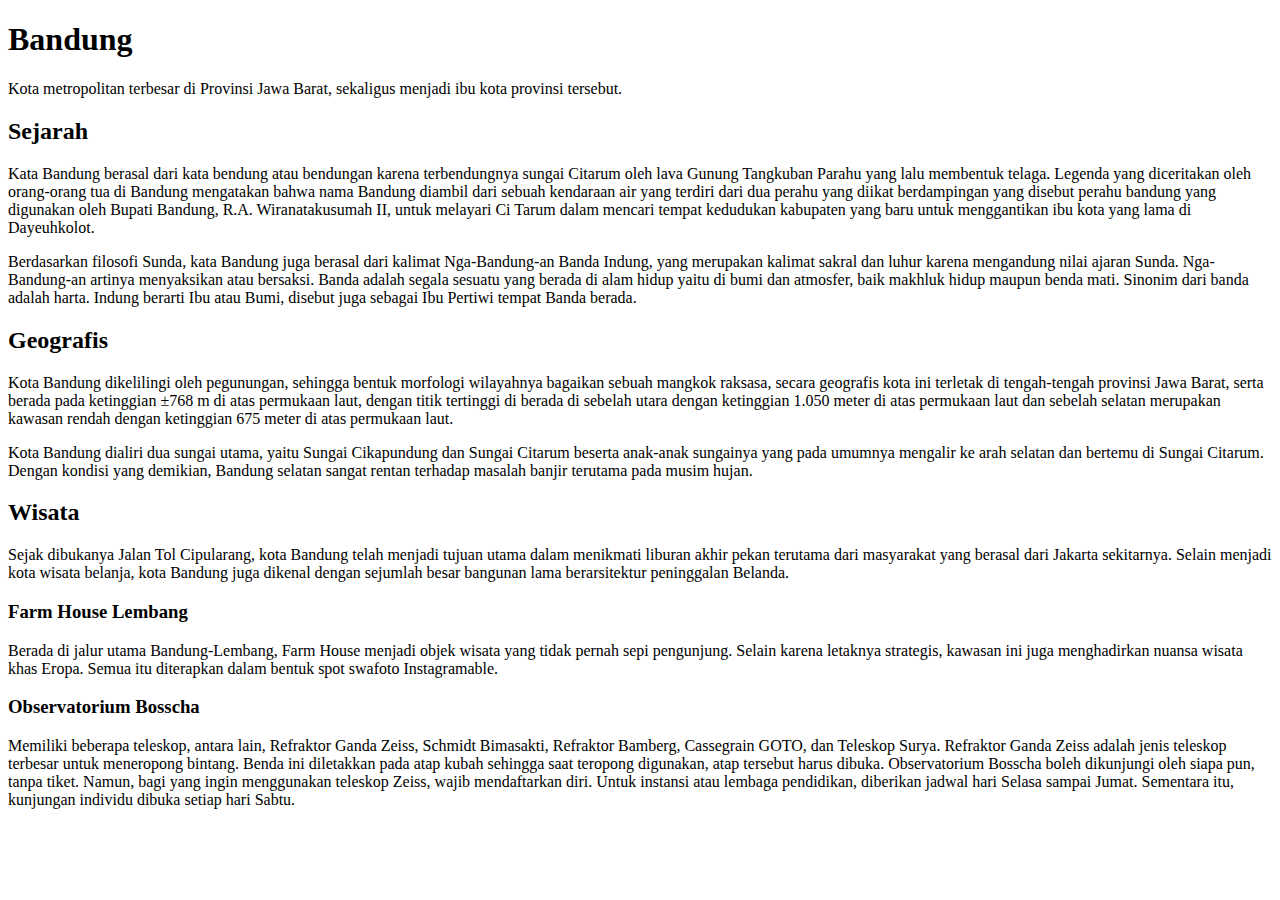
==== index.html @ a94c1510 "give a basic structure on index.html" ====
<!DOCTYPE html>
<html>
	<head>
	</head>
	<body>
		<h1>Bandung</h1>
		<p> Kota metropolitan terbesar di Provinsi Jawa Barat, sekaligus menjadi ibu kota provinsi tersebut.</p>
		     
		     
		<h2>Sejarah</h2>
		<p>Kata Bandung berasal dari kata bendung atau bendungan karena terbendungnya sungai Citarum oleh lava Gunung Tangkuban Parahu yang lalu membentuk telaga. Legenda yang diceritakan oleh orang-orang tua di Bandung mengatakan bahwa nama Bandung diambil dari sebuah kendaraan air yang terdiri dari dua perahu yang diikat berdampingan yang disebut perahu bandung yang digunakan oleh Bupati Bandung, R.A. Wiranatakusumah II, untuk melayari Ci Tarum dalam mencari tempat kedudukan kabupaten yang baru untuk menggantikan ibu kota yang lama di Dayeuhkolot.</p>
		     
		     
		<p>Berdasarkan filosofi Sunda, kata Bandung juga berasal dari kalimat Nga-Bandung-an Banda Indung, yang merupakan kalimat sakral dan luhur karena mengandung nilai ajaran Sunda. Nga-Bandung-an artinya menyaksikan atau bersaksi. Banda adalah segala sesuatu yang berada di alam hidup yaitu di bumi dan atmosfer, baik makhluk hidup maupun benda mati. Sinonim dari banda adalah harta. Indung berarti Ibu atau Bumi, disebut juga sebagai Ibu Pertiwi tempat Banda berada.</p>
		     
		     
		<h2>Geografis</h2>
		<p>Kota Bandung dikelilingi oleh pegunungan, sehingga bentuk morfologi wilayahnya bagaikan sebuah mangkok raksasa, secara geografis kota ini terletak di tengah-tengah provinsi Jawa Barat, serta berada pada ketinggian ±768 m di atas permukaan laut, dengan titik tertinggi di berada di sebelah utara dengan ketinggian 1.050 meter di atas permukaan laut dan sebelah selatan merupakan kawasan rendah dengan ketinggian 675 meter di atas permukaan laut.</p>
		     
		     
		<p>Kota Bandung dialiri dua sungai utama, yaitu Sungai Cikapundung dan Sungai Citarum beserta anak-anak sungainya yang pada umumnya mengalir ke arah selatan dan bertemu di Sungai Citarum. Dengan kondisi yang demikian, Bandung selatan sangat rentan terhadap masalah banjir terutama pada musim hujan.</p>
		     
		     
		<h2>Wisata</h2>
		<p>Sejak dibukanya Jalan Tol Cipularang, kota Bandung telah menjadi tujuan utama dalam menikmati liburan akhir pekan terutama dari masyarakat yang berasal dari Jakarta sekitarnya. Selain menjadi kota wisata belanja, kota Bandung juga dikenal dengan sejumlah besar bangunan lama berarsitektur peninggalan Belanda.</p>
		     
		     
		<h3>Farm House Lembang</h3>
		<p>Berada di jalur utama Bandung-Lembang, Farm House menjadi objek wisata yang tidak pernah sepi pengunjung. Selain karena letaknya strategis, kawasan ini juga menghadirkan nuansa wisata khas Eropa. Semua itu diterapkan dalam bentuk spot swafoto Instagramable.</p>
		     
		     
		<h3>Observatorium Bosscha</h3>
		<p>Memiliki beberapa teleskop, antara lain, Refraktor Ganda Zeiss, Schmidt Bimasakti, Refraktor Bamberg, Cassegrain GOTO, dan Teleskop Surya. Refraktor Ganda Zeiss adalah jenis teleskop terbesar untuk meneropong bintang. Benda ini diletakkan pada atap kubah sehingga saat teropong digunakan, atap tersebut harus dibuka. Observatorium Bosscha boleh dikunjungi oleh siapa pun, tanpa tiket. Namun, bagi yang ingin menggunakan teleskop Zeiss, wajib mendaftarkan diri. Untuk instansi atau lembaga pendidikan, diberikan jadwal hari Selasa sampai Jumat. Sementara itu, kunjungan individu dibuka setiap hari Sabtu.</p>
	</body>

</html>
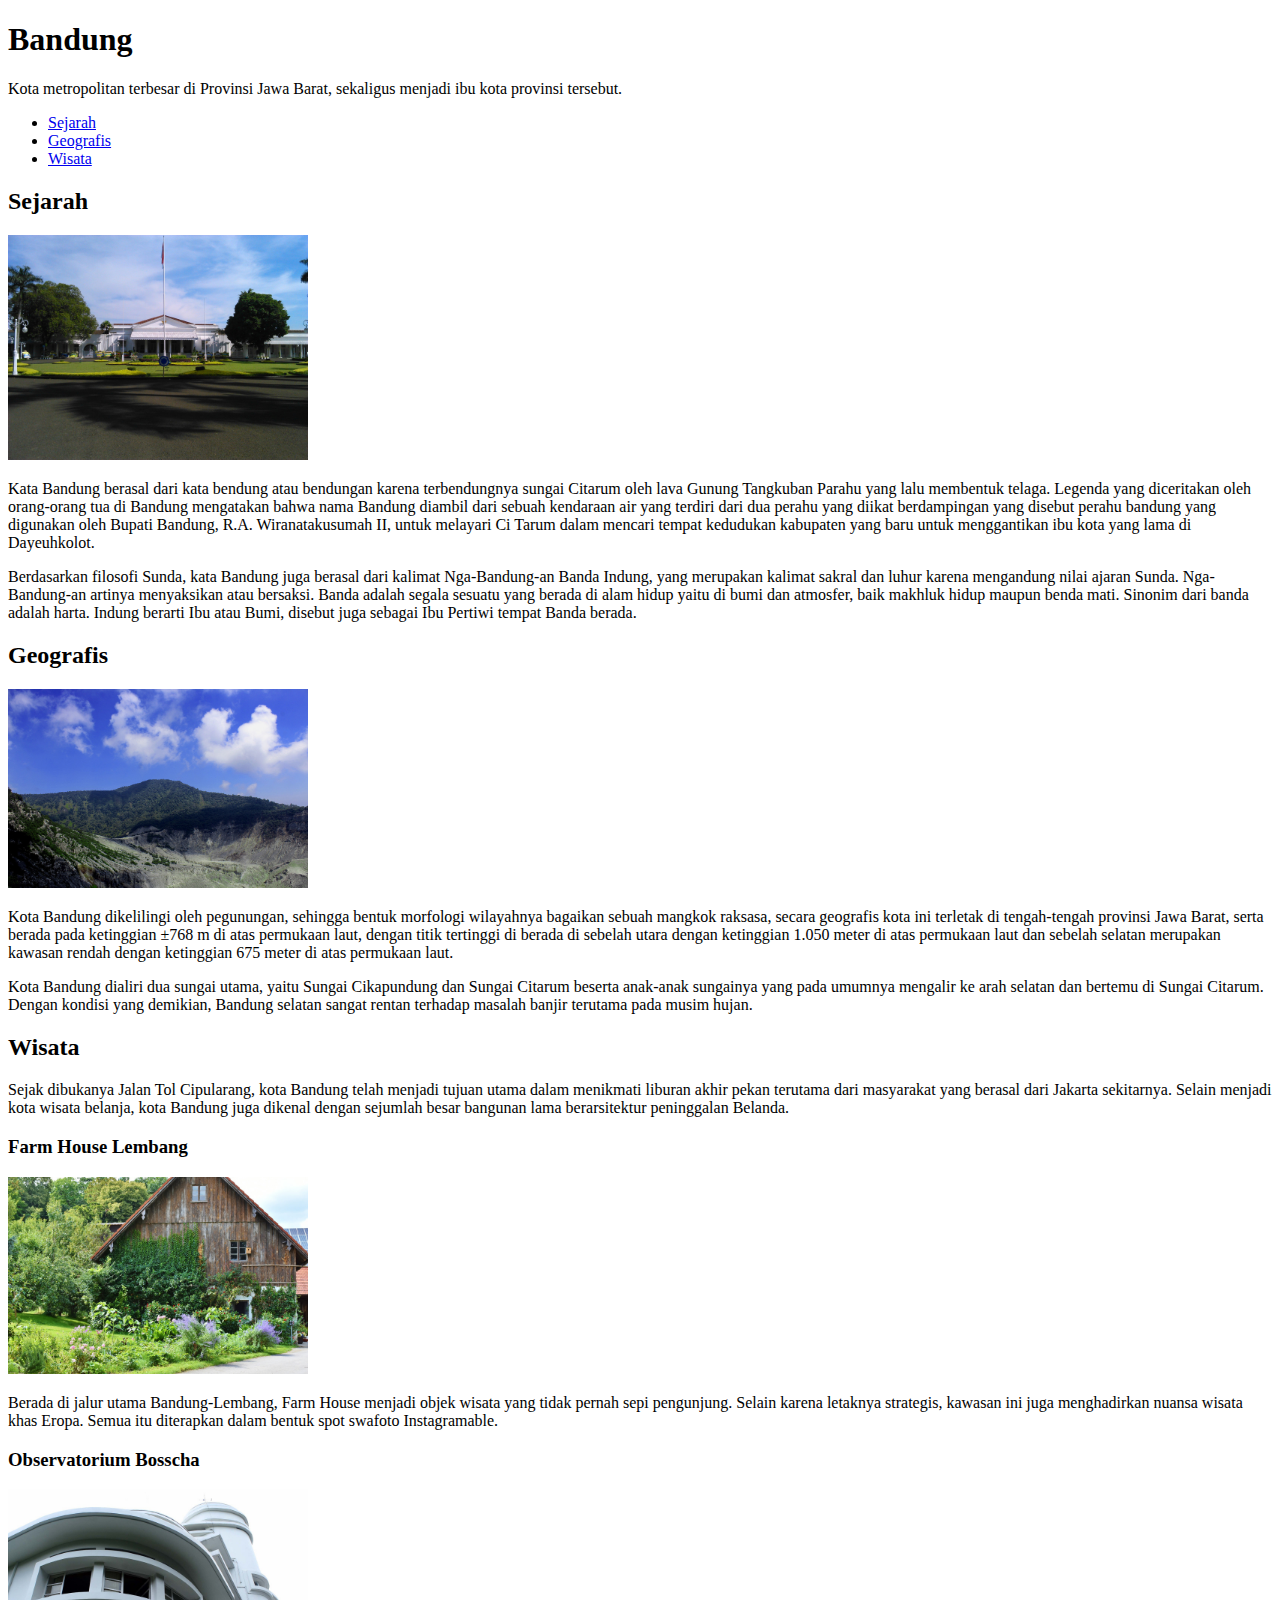
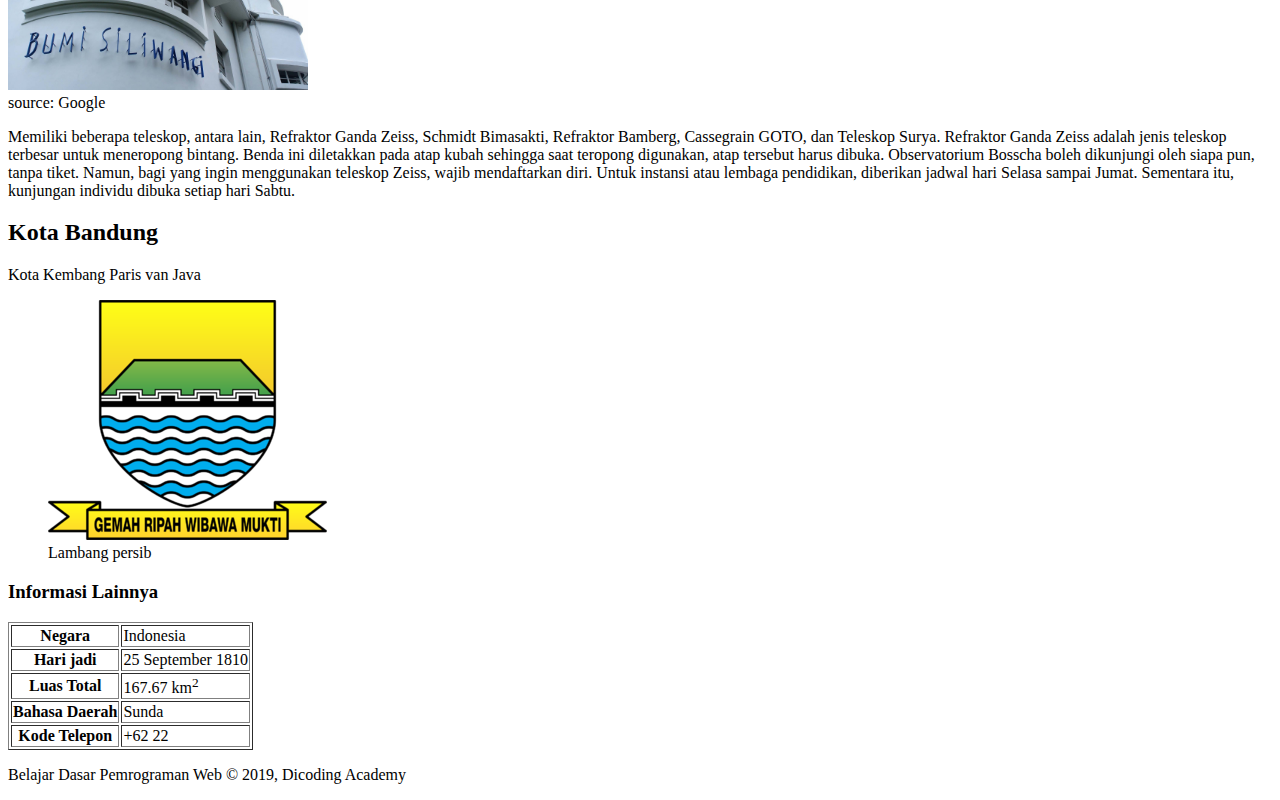
==== commit 04f2e1d6: "Change index.html to latest part of training" ====
--- a/index.html
+++ b/index.html
@@ -1,36 +1,99 @@
-<!DOCTYPE html>
-<html>
-	<head>
-	</head>
-	<body>
-		<h1>Bandung</h1>
-		<p> Kota metropolitan terbesar di Provinsi Jawa Barat, sekaligus menjadi ibu kota provinsi tersebut.</p>
-		     
-		     
-		<h2>Sejarah</h2>
-		<p>Kata Bandung berasal dari kata bendung atau bendungan karena terbendungnya sungai Citarum oleh lava Gunung Tangkuban Parahu yang lalu membentuk telaga. Legenda yang diceritakan oleh orang-orang tua di Bandung mengatakan bahwa nama Bandung diambil dari sebuah kendaraan air yang terdiri dari dua perahu yang diikat berdampingan yang disebut perahu bandung yang digunakan oleh Bupati Bandung, R.A. Wiranatakusumah II, untuk melayari Ci Tarum dalam mencari tempat kedudukan kabupaten yang baru untuk menggantikan ibu kota yang lama di Dayeuhkolot.</p>
-		     
-		     
-		<p>Berdasarkan filosofi Sunda, kata Bandung juga berasal dari kalimat Nga-Bandung-an Banda Indung, yang merupakan kalimat sakral dan luhur karena mengandung nilai ajaran Sunda. Nga-Bandung-an artinya menyaksikan atau bersaksi. Banda adalah segala sesuatu yang berada di alam hidup yaitu di bumi dan atmosfer, baik makhluk hidup maupun benda mati. Sinonim dari banda adalah harta. Indung berarti Ibu atau Bumi, disebut juga sebagai Ibu Pertiwi tempat Banda berada.</p>
-		     
-		     
-		<h2>Geografis</h2>
-		<p>Kota Bandung dikelilingi oleh pegunungan, sehingga bentuk morfologi wilayahnya bagaikan sebuah mangkok raksasa, secara geografis kota ini terletak di tengah-tengah provinsi Jawa Barat, serta berada pada ketinggian ±768 m di atas permukaan laut, dengan titik tertinggi di berada di sebelah utara dengan ketinggian 1.050 meter di atas permukaan laut dan sebelah selatan merupakan kawasan rendah dengan ketinggian 675 meter di atas permukaan laut.</p>
-		     
-		     
-		<p>Kota Bandung dialiri dua sungai utama, yaitu Sungai Cikapundung dan Sungai Citarum beserta anak-anak sungainya yang pada umumnya mengalir ke arah selatan dan bertemu di Sungai Citarum. Dengan kondisi yang demikian, Bandung selatan sangat rentan terhadap masalah banjir terutama pada musim hujan.</p>
-		     
-		     
-		<h2>Wisata</h2>
-		<p>Sejak dibukanya Jalan Tol Cipularang, kota Bandung telah menjadi tujuan utama dalam menikmati liburan akhir pekan terutama dari masyarakat yang berasal dari Jakarta sekitarnya. Selain menjadi kota wisata belanja, kota Bandung juga dikenal dengan sejumlah besar bangunan lama berarsitektur peninggalan Belanda.</p>
-		     
-		     
-		<h3>Farm House Lembang</h3>
-		<p>Berada di jalur utama Bandung-Lembang, Farm House menjadi objek wisata yang tidak pernah sepi pengunjung. Selain karena letaknya strategis, kawasan ini juga menghadirkan nuansa wisata khas Eropa. Semua itu diterapkan dalam bentuk spot swafoto Instagramable.</p>
-		     
-		     
-		<h3>Observatorium Bosscha</h3>
-		<p>Memiliki beberapa teleskop, antara lain, Refraktor Ganda Zeiss, Schmidt Bimasakti, Refraktor Bamberg, Cassegrain GOTO, dan Teleskop Surya. Refraktor Ganda Zeiss adalah jenis teleskop terbesar untuk meneropong bintang. Benda ini diletakkan pada atap kubah sehingga saat teropong digunakan, atap tersebut harus dibuka. Observatorium Bosscha boleh dikunjungi oleh siapa pun, tanpa tiket. Namun, bagi yang ingin menggunakan teleskop Zeiss, wajib mendaftarkan diri. Untuk instansi atau lembaga pendidikan, diberikan jadwal hari Selasa sampai Jumat. Sementara itu, kunjungan individu dibuka setiap hari Sabtu.</p>
-	</body>
-
-</html>
+<!DOCTYPE html>
+<html>
+<head>
+	<title> Info Bandung </title>
+</head>
+<body>
+	<header>
+		<h1 lang="id" translate="yes"> Bandung </h1>
+		<p> Kota  metropolitan terbesar di Provinsi Jawa Barat, sekaligus menjadi ibu kota provinsi tersebut. </p>
+		<nav>
+			<ul>
+				<li><a href="#sejarah">Sejarah </a></li>
+				<li><a href="#geografis"> Geografis </a></li>
+				<li><a href="#wisata"> Wisata </a></li>
+			</ul>
+		</nav>
+	</header>
+	<main>
+		<div>
+			<article id="sejarah">
+				<h2>Sejarah</h2>
+				<img src="assets/image/history.jpg" title="sejarah bandung" width=300>
+				<p>Kata Bandung berasal dari kata bendung atau bendungan karena terbendungnya sungai Citarum oleh lava Gunung Tangkuban Parahu yang lalu membentuk telaga. Legenda yang diceritakan oleh orang-orang tua di Bandung mengatakan bahwa nama Bandung diambil dari sebuah kendaraan air yang terdiri dari dua perahu yang diikat berdampingan yang disebut perahu bandung yang digunakan oleh Bupati Bandung, R.A. Wiranatakusumah II, untuk melayari Ci Tarum dalam mencari tempat kedudukan kabupaten yang baru untuk menggantikan ibu kota yang lama di Dayeuhkolot.</p>
+				 
+				 
+				<p>Berdasarkan filosofi Sunda, kata Bandung juga berasal dari kalimat Nga-Bandung-an Banda Indung, yang merupakan kalimat sakral dan luhur karena mengandung nilai ajaran Sunda. Nga-Bandung-an artinya menyaksikan atau bersaksi. Banda adalah segala sesuatu yang berada di alam hidup yaitu di bumi dan atmosfer, baik makhluk hidup maupun benda mati. Sinonim dari banda adalah harta. Indung berarti Ibu atau Bumi, disebut juga sebagai Ibu Pertiwi tempat Banda berada.</p>
+			</article>
+			
+			<article id="geografis">
+				<h2>Geografis</h2>
+				<img src="assets/image/geografis.jpg" alt="geografis bandung" title="geografis" width= 300>
+
+				<p>Kota Bandung dikelilingi oleh pegunungan, sehingga bentuk morfologi wilayahnya bagaikan sebuah mangkok raksasa, secara geografis kota ini terletak di tengah-tengah provinsi Jawa Barat, serta berada pada ketinggian ±768 m di atas permukaan laut, dengan titik tertinggi di berada di sebelah utara dengan ketinggian 1.050 meter di atas permukaan laut dan sebelah selatan merupakan kawasan rendah dengan ketinggian 675 meter di atas permukaan laut.</p>
+				 
+				 
+				<p>Kota Bandung dialiri dua sungai utama, yaitu Sungai Cikapundung dan Sungai Citarum beserta anak-anak sungainya yang pada umumnya mengalir ke arah selatan dan bertemu di Sungai Citarum. Dengan kondisi yang demikian, Bandung selatan sangat rentan terhadap masalah banjir terutama pada musim hujan.</p>
+			</article>
+			<article id="wisata">
+				<h2>Wisata</h2>
+				<p>Sejak dibukanya Jalan Tol Cipularang, kota Bandung telah menjadi tujuan utama dalam menikmati liburan akhir pekan terutama dari masyarakat yang berasal dari Jakarta sekitarnya. Selain menjadi kota wisata belanja, kota Bandung juga dikenal dengan sejumlah besar bangunan lama berarsitektur peninggalan Belanda.</p>
+				 
+				<section> 
+					<h3>Farm House Lembang</h3>
+					<img src="assets/image/farm-house.jpg" alt="farm os" title="farm hos" width= 300>
+					<p>Berada di jalur utama Bandung-Lembang, Farm House menjadi objek wisata yang tidak pernah sepi pengunjung. Selain karena letaknya strategis, kawasan ini juga menghadirkan nuansa wisata khas Eropa. Semua itu diterapkan dalam bentuk spot swafoto Instagramable.</p>
+				</section>
+				
+				<section>
+					<h3>Observatorium Bosscha</h3>
+					<img src="assets/image/bosscha.jpg" alt="bosc" title="bos bandung" width= 300>
+					<figcaption> source: Google </figcaption>
+					<p>Memiliki beberapa teleskop, antara lain, Refraktor Ganda Zeiss, Schmidt Bimasakti, Refraktor Bamberg, Cassegrain GOTO, dan Teleskop Surya. Refraktor Ganda Zeiss adalah jenis teleskop terbesar untuk meneropong bintang. Benda ini diletakkan pada atap kubah sehingga saat teropong digunakan, atap tersebut harus dibuka. Observatorium Bosscha boleh dikunjungi oleh siapa pun, tanpa tiket. Namun, bagi yang ingin menggunakan teleskop Zeiss, wajib mendaftarkan diri. Untuk instansi atau lembaga pendidikan, diberikan jadwal hari Selasa sampai Jumat. Sementara itu, kunjungan individu dibuka setiap hari Sabtu.</p>
+				</section>
+			</article>
+		</div>
+		<aside>
+			<article>
+				<header>
+					<h2> Kota Bandung </h2>
+					<p> Kota Kembang Paris van Java </p>
+					<figure>
+						<img src="assets/image/bandung-badge.png">
+						<figcaption>Lambang persib</figcaption>
+					</figure>
+				</header>
+				<section>
+				<h3> Informasi Lainnya </h3>
+					<table border=1>
+						<tr>
+							<th> Negara </th>
+							<td> Indonesia </th>
+						</tr>
+						<tr>
+							<th> Hari jadi </th>
+							<td> 25 September 1810 </td>
+						</tr>
+						<tr>
+							<th> Luas Total </th>
+							<td> 167.67 km<sup>2</sup> </td>
+						</tr>
+						<tr>
+							<th> Bahasa Daerah </th>
+							<td> Sunda </td>
+						</tr>
+						<tr>
+							<th> Kode Telepon </th>
+							<td> +62 22 </td>
+						</tr>
+					</table>
+				</section>
+			</article>
+		</aside>
+	</main>
+	<footer>
+		<p> Belajar Dasar Pemrograman Web &#169; 2019, Dicoding Academy </p>
+	</footer>
+</body>
+</html>
+ 
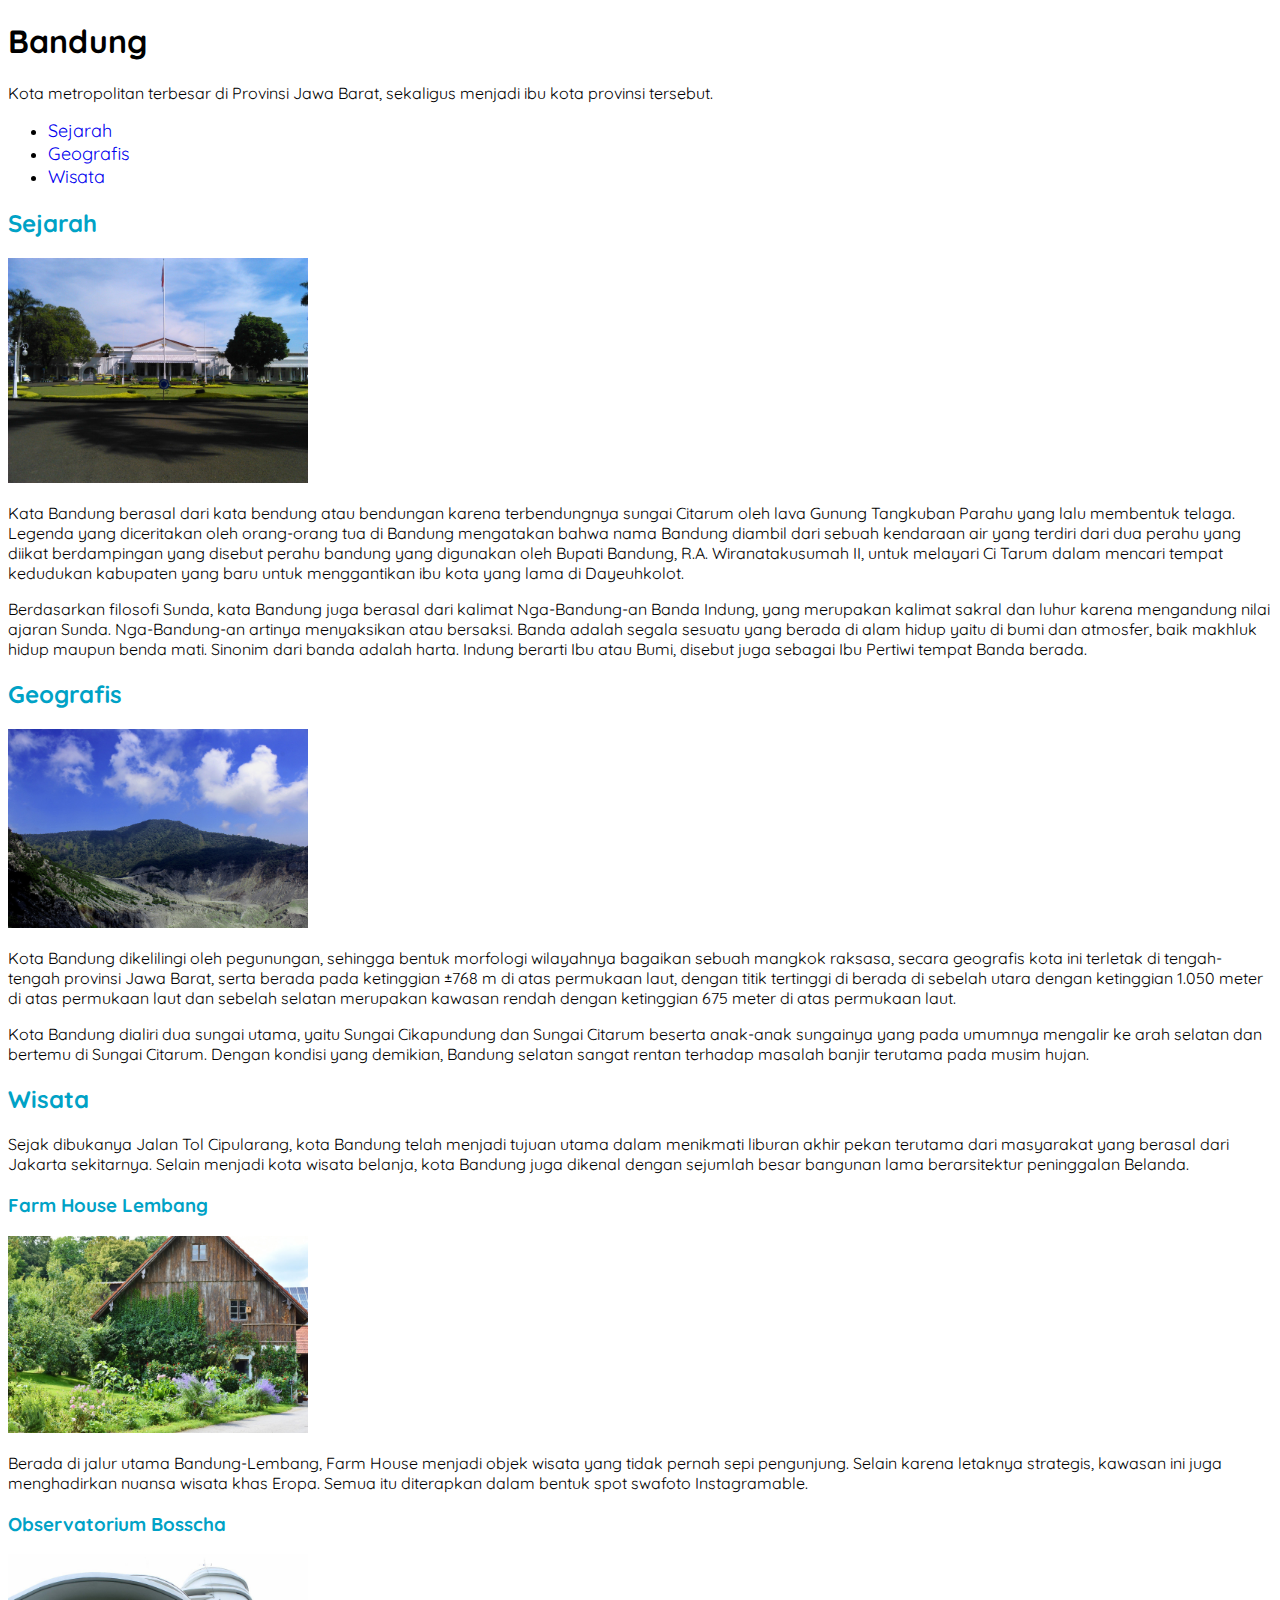
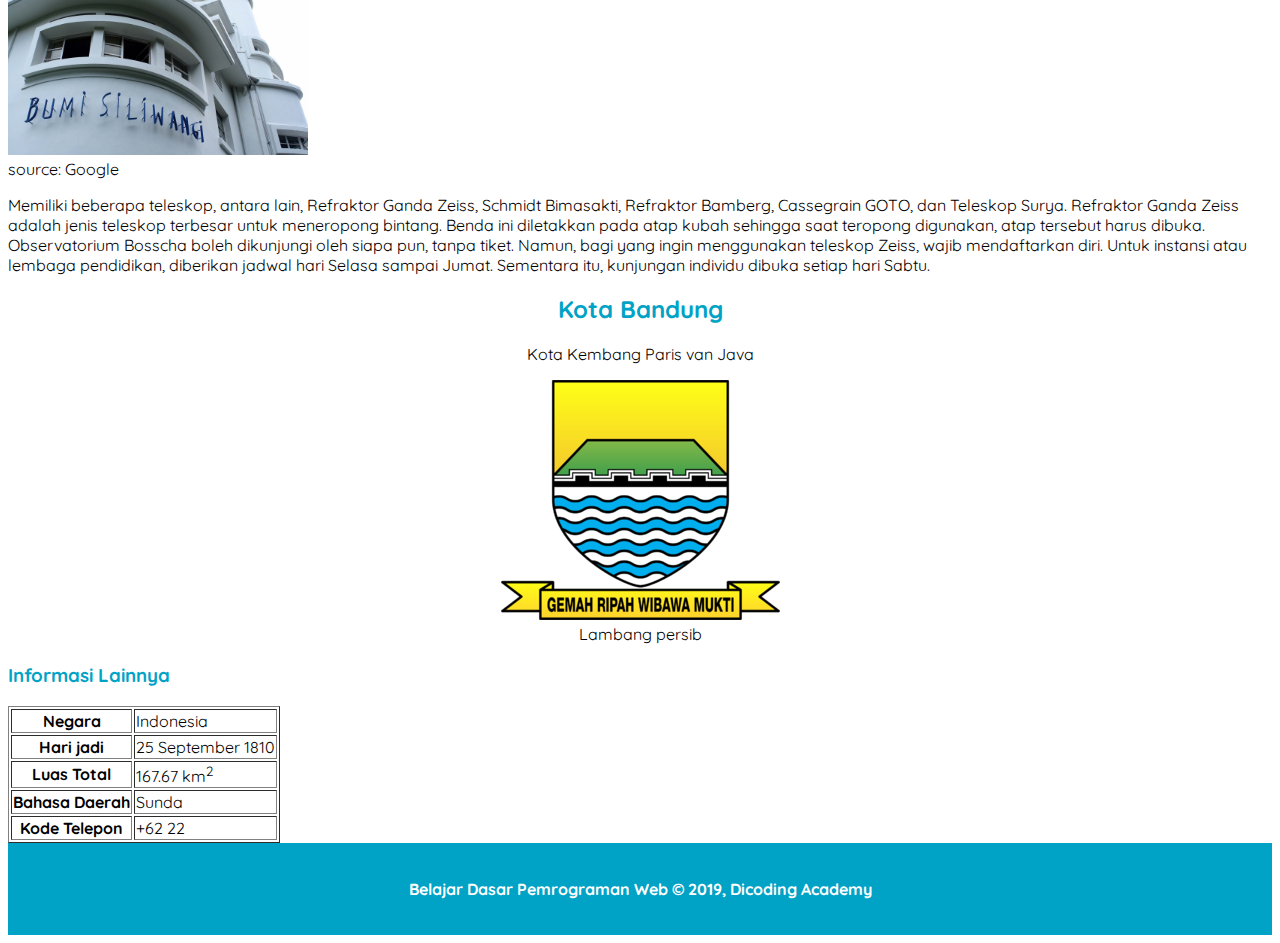
==== commit 4c733dbe: "add styles" ====
--- a/index.html
+++ b/index.html
@@ -1,7 +1,7 @@
-<!DOCTYPE html>
-<html>
+<!DOCTYPE html> <html>
 <head>
 	<title> Info Bandung </title>
+	<link rel="stylesheet" href="assets/styles/index.css">
 </head>
 <body>
 	<header>
@@ -54,7 +54,7 @@
 			</article>
 		</div>
 		<aside>
-			<article>
+			<article class="profile">
 				<header>
 					<h2> Kota Bandung </h2>
 					<p> Kota Kembang Paris van Java </p>
@@ -68,7 +68,7 @@
 					<table border=1>
 						<tr>
 							<th> Negara </th>
-							<td> Indonesia </th>
+							<td> Indonesia </td>
 						</tr>
 						<tr>
 							<th> Hari jadi </th>
--- a/assets/styles/index.css
+++ b/assets/styles/index.css
@@ -0,0 +1,32 @@
+@import url('https://fonts.googleapis.com/css2?family=Quicksand:wght@400;700&display=swap');
+
+
+body {
+	font-family: 'Quicksand', sans-serif;
+}
+/* Group Selector */
+h2, h3 {
+	color: #00a2c6
+}
+
+footer {
+	padding: 20px;
+	color: white;
+	background-color: #00a2c6;
+    text-align: center;
+    font-weight: bold;
+}
+
+nav a {
+    font-size: 18px;
+    font-weight: 400;
+    text-decoration: none;
+}
+
+nav a:hover {
+    font-weight: bold;
+}
+
+.profile header {
+    text-align: center;
+}
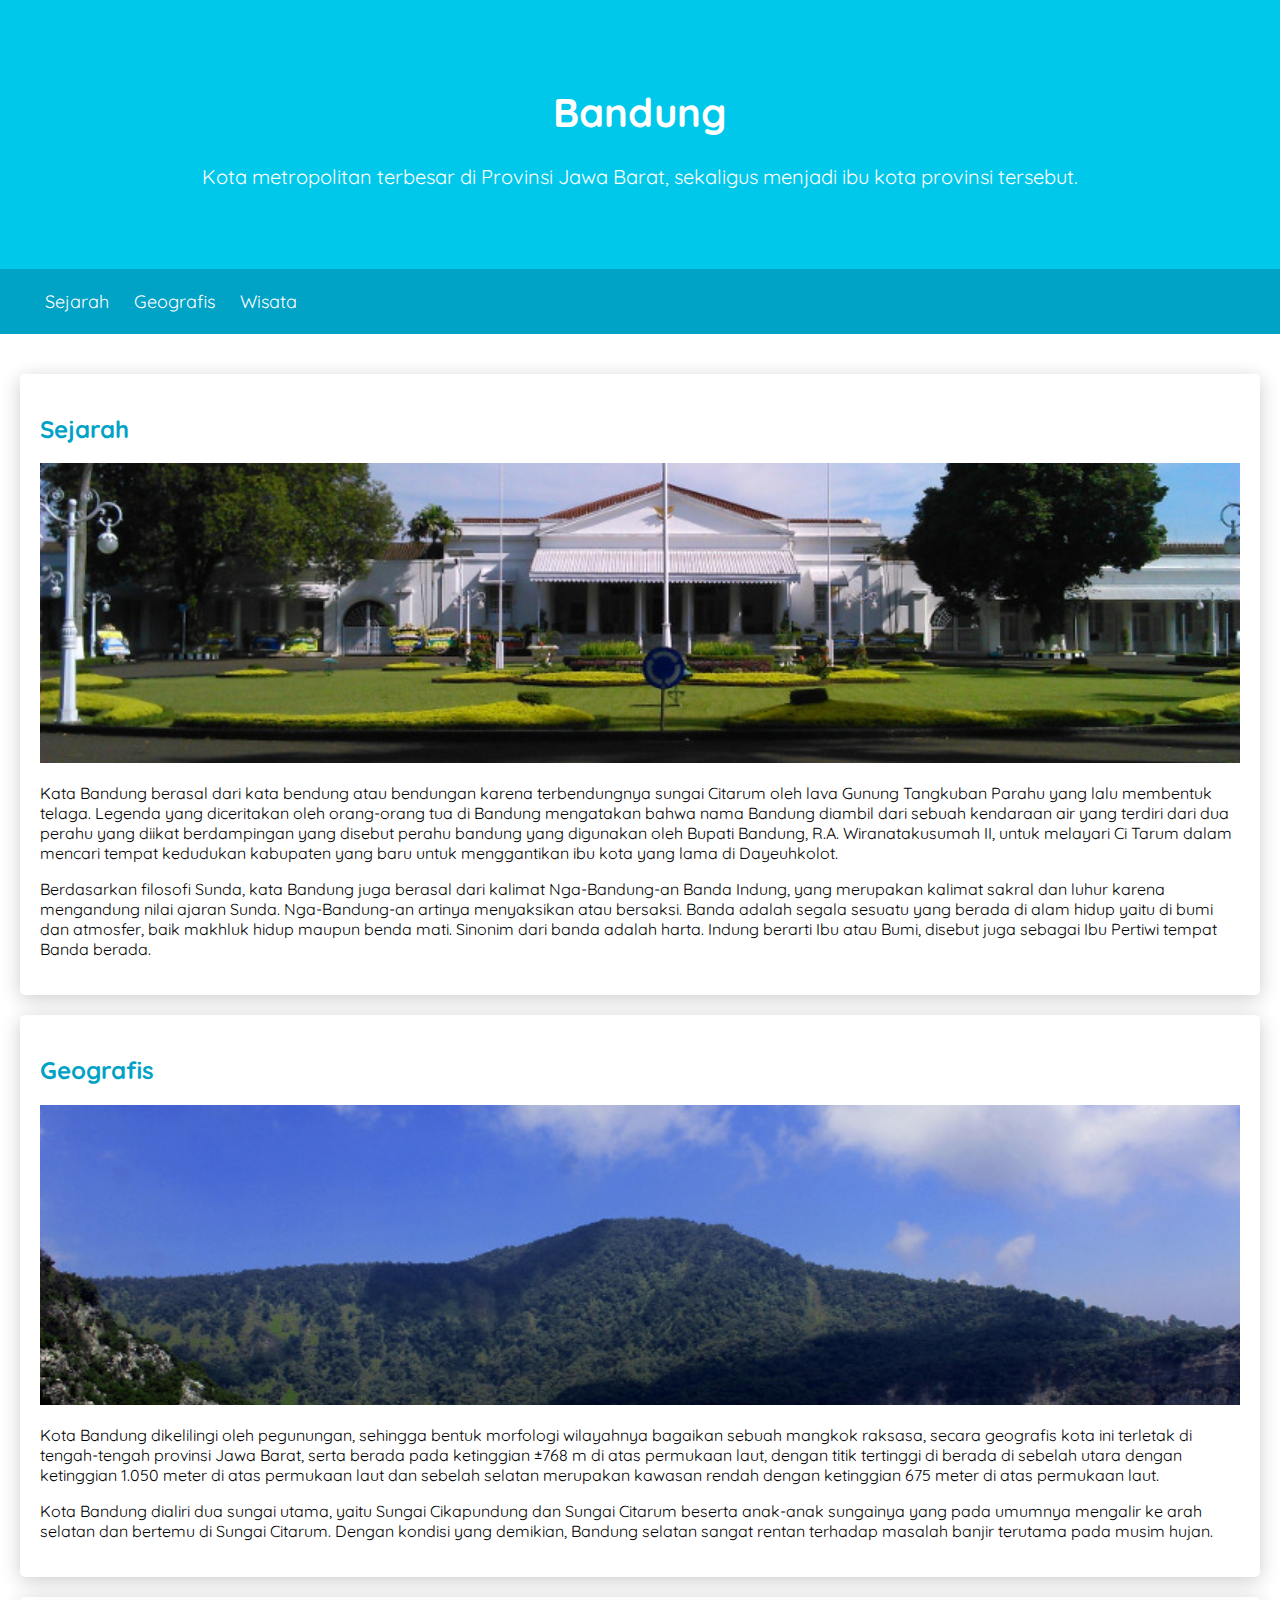
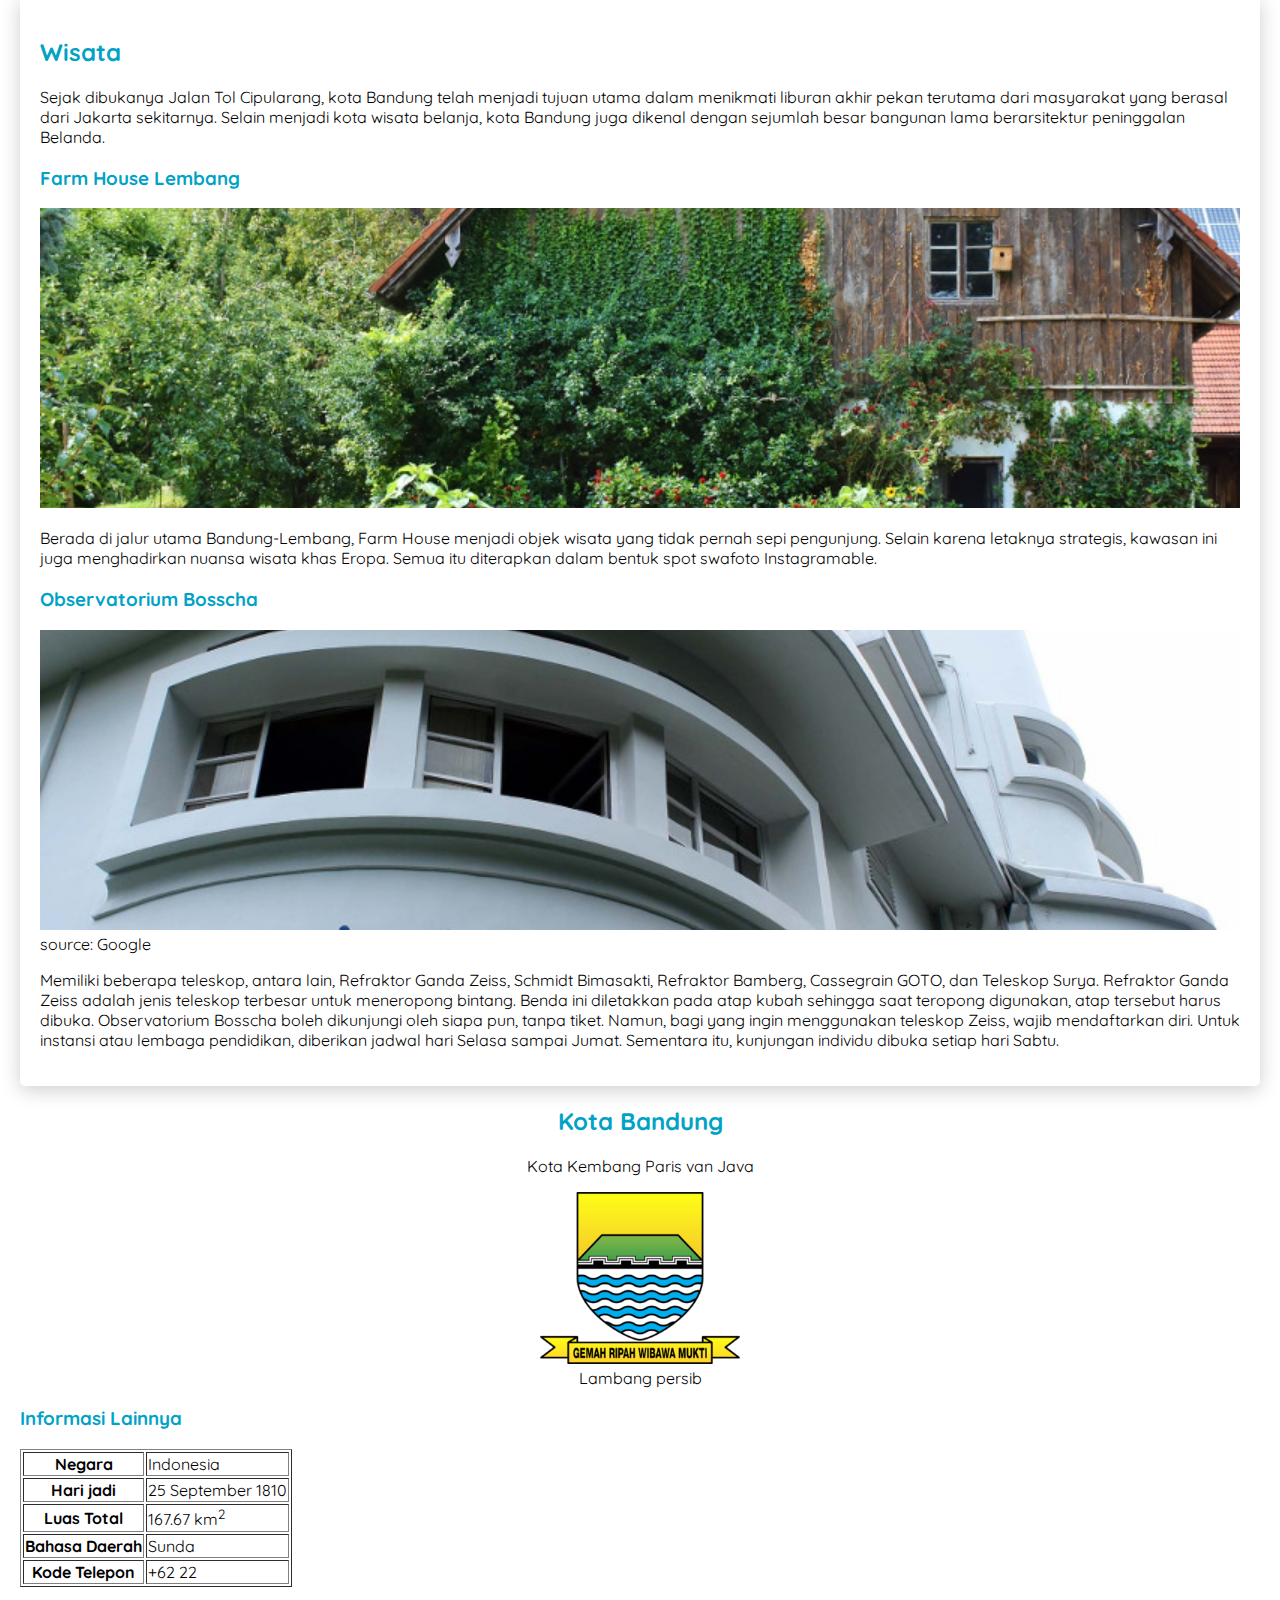
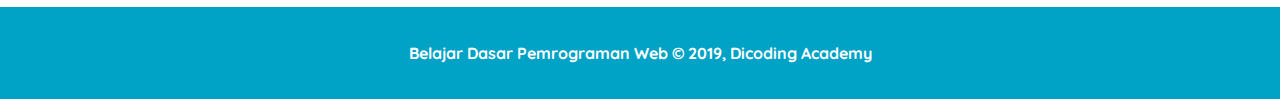
==== commit 6aff95c6: "addition on box style" ====
--- a/index.html
+++ b/index.html
@@ -5,8 +5,10 @@
 </head>
 <body>
 	<header>
-		<h1 lang="id" translate="yes"> Bandung </h1>
-		<p> Kota  metropolitan terbesar di Provinsi Jawa Barat, sekaligus menjadi ibu kota provinsi tersebut. </p>
+        <div class="jumbotron">
+            <h1 lang="id" translate="yes"> Bandung </h1>
+            <p> Kota  metropolitan terbesar di Provinsi Jawa Barat, sekaligus menjadi ibu kota provinsi tersebut. </p>
+        </div>
 		<nav>
 			<ul>
 				<li><a href="#sejarah">Sejarah </a></li>
@@ -17,37 +19,37 @@
 	</header>
 	<main>
 		<div>
-			<article id="sejarah">
+			<article id="sejarah" class="card">
 				<h2>Sejarah</h2>
-				<img src="assets/image/history.jpg" title="sejarah bandung" width=300>
+				<img src="assets/image/history.jpg" class="featured-image" title="sejarah bandung" width=300>
 				<p>Kata Bandung berasal dari kata bendung atau bendungan karena terbendungnya sungai Citarum oleh lava Gunung Tangkuban Parahu yang lalu membentuk telaga. Legenda yang diceritakan oleh orang-orang tua di Bandung mengatakan bahwa nama Bandung diambil dari sebuah kendaraan air yang terdiri dari dua perahu yang diikat berdampingan yang disebut perahu bandung yang digunakan oleh Bupati Bandung, R.A. Wiranatakusumah II, untuk melayari Ci Tarum dalam mencari tempat kedudukan kabupaten yang baru untuk menggantikan ibu kota yang lama di Dayeuhkolot.</p>
 				 
 				 
 				<p>Berdasarkan filosofi Sunda, kata Bandung juga berasal dari kalimat Nga-Bandung-an Banda Indung, yang merupakan kalimat sakral dan luhur karena mengandung nilai ajaran Sunda. Nga-Bandung-an artinya menyaksikan atau bersaksi. Banda adalah segala sesuatu yang berada di alam hidup yaitu di bumi dan atmosfer, baik makhluk hidup maupun benda mati. Sinonim dari banda adalah harta. Indung berarti Ibu atau Bumi, disebut juga sebagai Ibu Pertiwi tempat Banda berada.</p>
 			</article>
 			
-			<article id="geografis">
+			<article id="geografis" class="card">
 				<h2>Geografis</h2>
-				<img src="assets/image/geografis.jpg" alt="geografis bandung" title="geografis" width= 300>
+				<img src="assets/image/geografis.jpg" class= "featured-image" alt="geografis bandung" title="geografis" width= 300>
 
 				<p>Kota Bandung dikelilingi oleh pegunungan, sehingga bentuk morfologi wilayahnya bagaikan sebuah mangkok raksasa, secara geografis kota ini terletak di tengah-tengah provinsi Jawa Barat, serta berada pada ketinggian ±768 m di atas permukaan laut, dengan titik tertinggi di berada di sebelah utara dengan ketinggian 1.050 meter di atas permukaan laut dan sebelah selatan merupakan kawasan rendah dengan ketinggian 675 meter di atas permukaan laut.</p>
 				 
 				 
 				<p>Kota Bandung dialiri dua sungai utama, yaitu Sungai Cikapundung dan Sungai Citarum beserta anak-anak sungainya yang pada umumnya mengalir ke arah selatan dan bertemu di Sungai Citarum. Dengan kondisi yang demikian, Bandung selatan sangat rentan terhadap masalah banjir terutama pada musim hujan.</p>
 			</article>
-			<article id="wisata">
+			<article id="wisata" class="card">
 				<h2>Wisata</h2>
 				<p>Sejak dibukanya Jalan Tol Cipularang, kota Bandung telah menjadi tujuan utama dalam menikmati liburan akhir pekan terutama dari masyarakat yang berasal dari Jakarta sekitarnya. Selain menjadi kota wisata belanja, kota Bandung juga dikenal dengan sejumlah besar bangunan lama berarsitektur peninggalan Belanda.</p>
 				 
 				<section> 
 					<h3>Farm House Lembang</h3>
-					<img src="assets/image/farm-house.jpg" alt="farm os" title="farm hos" width= 300>
+					<img src="assets/image/farm-house.jpg" class="featured-image" alt="farm os" title="farm hos" width= 300>
 					<p>Berada di jalur utama Bandung-Lembang, Farm House menjadi objek wisata yang tidak pernah sepi pengunjung. Selain karena letaknya strategis, kawasan ini juga menghadirkan nuansa wisata khas Eropa. Semua itu diterapkan dalam bentuk spot swafoto Instagramable.</p>
 				</section>
 				
 				<section>
 					<h3>Observatorium Bosscha</h3>
-					<img src="assets/image/bosscha.jpg" alt="bosc" title="bos bandung" width= 300>
+					<img src="assets/image/bosscha.jpg" class="featured-image" alt="bosc" title="bos bandung" width= 300>
 					<figcaption> source: Google </figcaption>
 					<p>Memiliki beberapa teleskop, antara lain, Refraktor Ganda Zeiss, Schmidt Bimasakti, Refraktor Bamberg, Cassegrain GOTO, dan Teleskop Surya. Refraktor Ganda Zeiss adalah jenis teleskop terbesar untuk meneropong bintang. Benda ini diletakkan pada atap kubah sehingga saat teropong digunakan, atap tersebut harus dibuka. Observatorium Bosscha boleh dikunjungi oleh siapa pun, tanpa tiket. Namun, bagi yang ingin menggunakan teleskop Zeiss, wajib mendaftarkan diri. Untuk instansi atau lembaga pendidikan, diberikan jadwal hari Selasa sampai Jumat. Sementara itu, kunjungan individu dibuka setiap hari Sabtu.</p>
 				</section>
--- a/assets/styles/index.css
+++ b/assets/styles/index.css
@@ -3,11 +3,15 @@
 
 body {
 	font-family: 'Quicksand', sans-serif;
+    margin: 0;
+    padding: 0;
 }
 /* Group Selector */
 h2, h3 {
-	color: #00a2c6
+	color: #00a2c6;
 }
+
+
 
 footer {
 	padding: 20px;
@@ -21,12 +25,58 @@
     font-size: 18px;
     font-weight: 400;
     text-decoration: none;
+    color: white;
 }
 
 nav a:hover {
     font-weight: bold;
 }
 
+nav li {
+    display: inline;
+    list-style-type: none;
+    margin-right: 20px;
+}
+
+nav {
+    background-color: #00a2c6;
+    padding: 5px;
+}
+
+main {
+    padding: 20px;
+}
+
+/*why nav li rule position must put after nav on the above and above the header rule????*/
+/* to be precised, why selector type must put above class selector to work???*/
+
 .profile header {
     text-align: center;
 }
+
+.featured-image {
+    width: 100%;
+    max-height: 300px;
+    object-fit: cover;
+    object-position: center;
+}
+
+.profile img {
+    width: 200px;
+}
+
+.card {
+    box-shadow: 0 4px 20px 0 rgba(0,0,0,0.2);
+    border-radius: 5px;
+    padding: 20px;
+    margin-top: 20px;
+}
+
+.jumbotron {
+    font-size:20px;
+    padding:60px;
+    background-color: #00c8eb;
+    text-align: center;
+    color: white;
+
+
